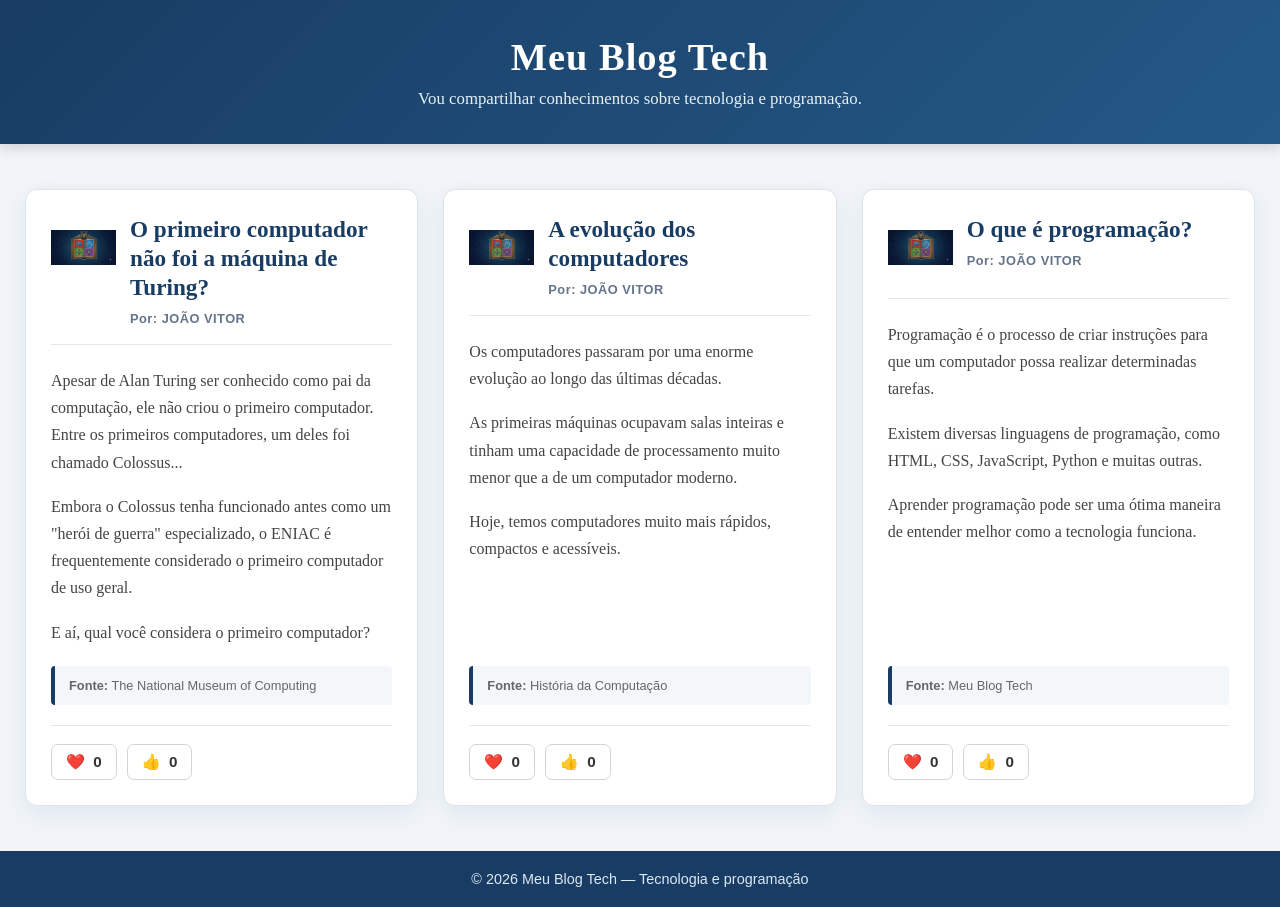
==== blog-main/Blog-main/index.html @ d630eced "Add files via upload" ====
<!DOCTYPE html>
<html lang="pt-BR">

<head>
    <meta charset="UTF-8">
    <meta name="viewport" content="width=device-width, initial-scale=1.0">

    <title>Meu Blog Tech</title>

    <link rel="stylesheet" href="style.css">
</head>

<body>

    <header class="cabecalho">

        <h1>Meu Blog Tech</h1>

        <p>
            Vou compartilhar conhecimentos sobre tecnologia e programação.
        </p>

    </header>


    <main class="container">

        <section class="posts">


            <!-- POST 1 -->

            <article class="post">

                <div class="titulo">

                    <img
                        src="Gemini_Generated_Image_4aizpd4aizpd4aiz.png"
                        alt="Emblema em formato de livro aberto estilizado com ícones de ciência e tecnologia em um fundo de circuito impresso."
                    >

                    <div>
                        <h2>
                            O primeiro computador não foi a máquina de Turing?
                        </h2>

                        <p class="autor">
                            Por: JOÃO VITOR
                        </p>
                    </div>

                </div>


                <div class="conteudo">

                    <p>
                        Apesar de Alan Turing ser conhecido como pai da
                        computação, ele não criou o primeiro computador.
                        Entre os primeiros computadores, um deles foi
                        chamado Colossus...
                    </p>

                    <p>
                        Embora o Colossus tenha funcionado antes como um
                        "herói de guerra" especializado, o ENIAC é
                        frequentemente considerado o primeiro computador
                        de uso geral.
                    </p>

                    <p>
                        E aí, qual você considera o primeiro computador?
                    </p>

                </div>


                <div class="fonte">
                    <strong>Fonte:</strong>
                    The National Museum of Computing
                </div>


                <div class="reacoes">

                    <button type="button">
                        ❤️ <span>0</span>
                    </button>

                    <button type="button">
                        👍 <span>0</span>
                    </button>

                </div>

            </article>



            <!-- POST 2 -->

            <article class="post">

                <div class="titulo">

                    <img
                        src="Gemini_Generated_Image_4aizpd4aizpd4aiz.png"
                        alt="Emblema em formato de livro aberto estilizado com ícones de ciência e tecnologia em um fundo de circuito impresso."
                    >

                    <div>
                        <h2>
                            A evolução dos computadores
                        </h2>

                        <p class="autor">
                            Por: JOÃO VITOR
                        </p>
                    </div>

                </div>


                <div class="conteudo">

                    <p>
                        Os computadores passaram por uma enorme evolução
                        ao longo das últimas décadas.
                    </p>

                    <p>
                        As primeiras máquinas ocupavam salas inteiras e
                        tinham uma capacidade de processamento muito menor
                        que a de um computador moderno.
                    </p>

                    <p>
                        Hoje, temos computadores muito mais rápidos,
                        compactos e acessíveis.
                    </p>

                </div>


                <div class="fonte">
                    <strong>Fonte:</strong>
                    História da Computação
                </div>


                <div class="reacoes">

                    <button type="button">
                        ❤️ <span>0</span>
                    </button>

                    <button type="button">
                        👍 <span>0</span>
                    </button>

                </div>

            </article>



            <!-- POST 3 -->

            <article class="post">

                <div class="titulo">

                    <img
                        src="Gemini_Generated_Image_4aizpd4aizpd4aiz.png"
                        alt="Emblema em formato de livro aberto estilizado com ícones de ciência e tecnologia em um fundo de circuito impresso."
                    >

                    <div>
                        <h2>
                            O que é programação?
                        </h2>

                        <p class="autor">
                            Por: JOÃO VITOR
                        </p>
                    </div>

                </div>


                <div class="conteudo">

                    <p>
                        Programação é o processo de criar instruções para
                        que um computador possa realizar determinadas
                        tarefas.
                    </p>

                    <p>
                        Existem diversas linguagens de programação, como
                        HTML, CSS, JavaScript, Python e muitas outras.
                    </p>

                    <p>
                        Aprender programação pode ser uma ótima maneira
                        de entender melhor como a tecnologia funciona.
                    </p>

                </div>


                <div class="fonte">
                    <strong>Fonte:</strong>
                    Meu Blog Tech
                </div>


                <div class="reacoes">

                    <button type="button">
                        ❤️ <span>0</span>
                    </button>

                    <button type="button">
                        👍 <span>0</span>
                    </button>

                </div>

            </article>


        </section>

    </main>


    <footer class="rodape">

        <p>
            © 2026 Meu Blog Tech — Tecnologia e programação
        </p>

    </footer>


    <script>

        const botoes = document.querySelectorAll(".reacoes button");

        botoes.forEach(function (botao) {

            botao.addEventListener("click", function () {

                const contador = botao.querySelector("span");

                contador.textContent =
                    Number(contador.textContent) + 1;

            });

        });

    </script>

</body>

</html>
---- blog-main/Blog-main/style.css ----
/* =========================
   RESET
========================= */

* {
    margin: 0;
    padding: 0;
    box-sizing: border-box;
}


/* =========================
   BODY
========================= */

body {
    background: #f1f5f9;

    color: #333;

    font-family: Georgia, "Times New Roman", serif;

    min-height: 100vh;

    display: flex;
    flex-direction: column;
}


/* =========================
   CABEÇALHO
========================= */

.cabecalho {
    width: 100%;

    background: linear-gradient(
        135deg,
        #183c63,
        #245987
    );

    color: #ffffff;

    text-align: center;

    padding: 35px 20px;

    box-shadow:
        0 4px 12px rgba(0, 0, 0, 0.15);
}


.cabecalho h1 {
    font-size: 2.4rem;

    margin-bottom: 10px;

    letter-spacing: 1px;
}


.cabecalho p {
    font-size: 1.05rem;

    color: #e8f1f8;
}


/* =========================
   CONTAINER
========================= */

.container {
    width: 100%;

    max-width: 1400px;

    margin: 45px auto;

    padding: 0 25px;

    flex: 1;
}


/* =========================
   GRID DOS POSTS
========================= */

.posts {
    display: grid;

    grid-template-columns:
        repeat(3, 1fr);

    gap: 25px;

    align-items: stretch;
}


/* =========================
   POST
========================= */

.post {
    background: #ffffff;

    border: 1px solid #dce3ea;

    border-radius: 12px;

    padding: 25px;

    box-shadow:
        0 8px 25px rgba(24, 60, 99, 0.08);

    display: flex;

    flex-direction: column;

    transition:
        transform 0.2s ease,
        box-shadow 0.2s ease;
}


.post:hover {
    transform: translateY(-5px);

    box-shadow:
        0 14px 30px rgba(24, 60, 99, 0.15);
}


/* =========================
   TÍTULO
========================= */

.titulo {
    display: flex;

    align-items: flex-start;

    gap: 14px;

    margin-bottom: 22px;

    padding-bottom: 18px;

    border-bottom: 1px solid #e5e7eb;
}


/* Mantém a imagem original */

.titulo img {
    width: 65px;

    height: 65px;

    object-fit: contain;

    flex-shrink: 0;
}


.titulo h2 {
    color: #183c63;

    font-size: 1.45rem;

    line-height: 1.25;

    margin-bottom: 9px;
}


/* =========================
   AUTOR
========================= */

.autor {
    color: #64748b;

    font-family: Arial, sans-serif;

    font-size: 0.8rem;

    font-weight: bold;

    letter-spacing: 0.5px;
}


/* =========================
   CONTEÚDO
========================= */

.conteudo {
    flex: 1;
}


.conteudo p {
    color: #444;

    font-size: 1rem;

    line-height: 1.7;

    margin-bottom: 17px;
}


.conteudo p:last-child {
    margin-bottom: 0;
}


/* =========================
   FONTE
========================= */

.fonte {
    margin-top: 20px;

    padding: 12px 14px;

    background: #f4f7fa;

    border-left: 4px solid #183c63;

    border-radius: 4px;

    color: #666;

    font-family: Arial, sans-serif;

    font-size: 0.8rem;
}


/* =========================
   REAÇÕES
========================= */

.reacoes {
    display: flex;

    gap: 10px;

    margin-top: 20px;

    padding-top: 18px;

    border-top: 1px solid #e5e7eb;
}


.reacoes button {
    border: 1px solid #d1d5db;

    background: #ffffff;

    color: #333;

    padding: 8px 14px;

    border-radius: 7px;

    font-size: 0.95rem;

    cursor: pointer;

    transition:
        background 0.2s ease,
        transform 0.2s ease,
        border-color 0.2s ease;
}


.reacoes button:hover {
    background: #eef5fb;

    border-color: #183c63;

    transform: translateY(-2px);
}


.reacoes button:active {
    transform: translateY(0);
}


.reacoes span {
    font-weight: bold;

    margin-left: 4px;
}


/* =========================
   RODAPÉ
========================= */

.rodape {
    background: #183c63;

    color: #dce9f5;

    text-align: center;

    padding: 20px;

    font-family: Arial, sans-serif;

    font-size: 0.9rem;
}


/* =========================
   TABLET
========================= */

@media (max-width: 1000px) {

    .posts {
        grid-template-columns:
            repeat(2, 1fr);
    }

}


/* =========================
   CELULAR
========================= */

@media (max-width: 650px) {

    .cabecalho {
        padding: 28px 16px;
    }


    .cabecalho h1 {
        font-size: 2rem;
    }


    .cabecalho p {
        font-size: 0.95rem;
    }


    .container {
        margin: 25px auto;

        padding: 0 15px;
    }


    .posts {
        grid-template-columns: 1fr;

        gap: 20px;
    }


    .post {
        padding: 22px;
    }


    .titulo {
        gap: 12px;
    }


    .titulo img {
        width: 60px;

        height: 60px;
    }


    .titulo h2 {
        font-size: 1.35rem;
    }


    .conteudo p {
        font-size: 1rem;

        line-height: 1.7;
    }

}
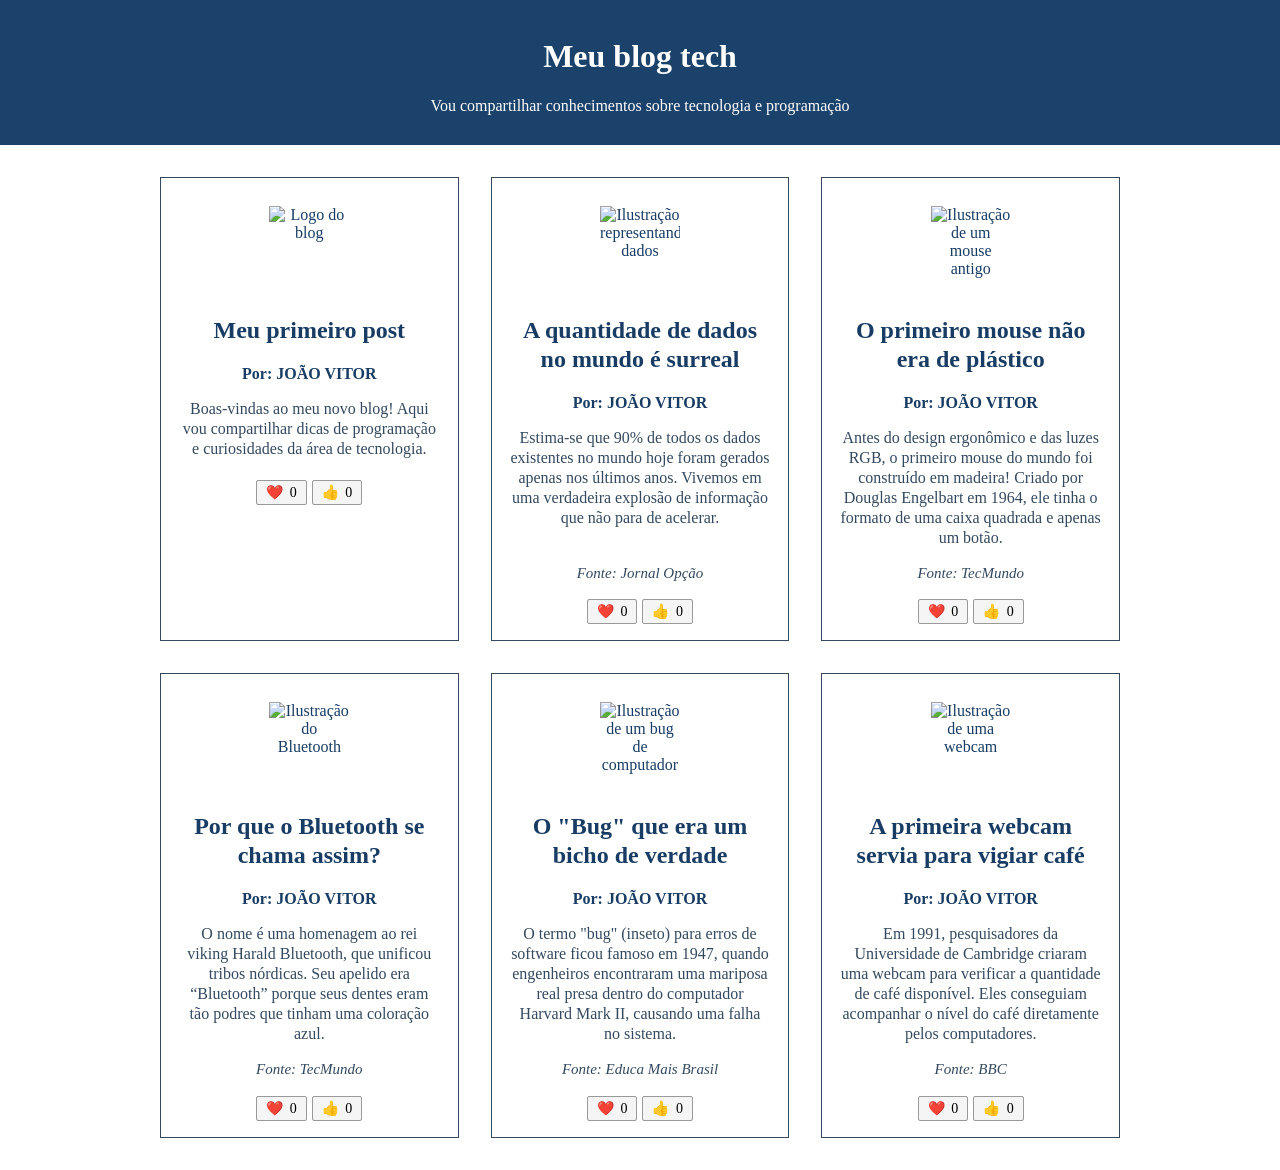
==== commit 00120a66: "Add files via upload" ====
--- a/blog-main/Blog-main/index.html
+++ b/blog-main/Blog-main/index.html
@@ -2,257 +2,327 @@
 <html lang="pt-BR">
 
 <head>
+
     <meta charset="UTF-8">
-    <meta name="viewport" content="width=device-width, initial-scale=1.0">
+
+    <meta name="viewport"
+          content="width=device-width, initial-scale=1.0">
 
     <title>Meu Blog Tech</title>
 
     <link rel="stylesheet" href="style.css">
+
 </head>
 
+
 <body>
 
-    <header class="cabecalho">
-
-        <h1>Meu Blog Tech</h1>
+
+    <!-- =========================
+         CABEÇALHO
+    ========================== -->
+
+    <header>
+
+        <h1>Meu blog tech</h1>
 
         <p>
-            Vou compartilhar conhecimentos sobre tecnologia e programação.
+            Vou compartilhar conhecimentos sobre tecnologia e programação
         </p>
 
     </header>
 
 
+
+    <!-- =========================
+         POSTS
+    ========================== -->
+
     <main class="container">
 
-        <section class="posts">
-
-
-            <!-- POST 1 -->
-
-            <article class="post">
-
-                <div class="titulo">
-
-                    <img
-                        src="Gemini_Generated_Image_4aizpd4aizpd4aiz.png"
-                        alt="Emblema em formato de livro aberto estilizado com ícones de ciência e tecnologia em um fundo de circuito impresso."
-                    >
-
-                    <div>
-                        <h2>
-                            O primeiro computador não foi a máquina de Turing?
-                        </h2>
-
-                        <p class="autor">
-                            Por: JOÃO VITOR
-                        </p>
-                    </div>
-
-                </div>
-
-
-                <div class="conteudo">
-
-                    <p>
-                        Apesar de Alan Turing ser conhecido como pai da
-                        computação, ele não criou o primeiro computador.
-                        Entre os primeiros computadores, um deles foi
-                        chamado Colossus...
-                    </p>
-
-                    <p>
-                        Embora o Colossus tenha funcionado antes como um
-                        "herói de guerra" especializado, o ENIAC é
-                        frequentemente considerado o primeiro computador
-                        de uso geral.
-                    </p>
-
-                    <p>
-                        E aí, qual você considera o primeiro computador?
-                    </p>
-
-                </div>
-
-
-                <div class="fonte">
-                    <strong>Fonte:</strong>
-                    The National Museum of Computing
-                </div>
-
-
-                <div class="reacoes">
-
-                    <button type="button">
-                        ❤️ <span>0</span>
-                    </button>
-
-                    <button type="button">
-                        👍 <span>0</span>
-                    </button>
-
-                </div>
-
-            </article>
-
-
-
-            <!-- POST 2 -->
-
-            <article class="post">
-
-                <div class="titulo">
-
-                    <img
-                        src="Gemini_Generated_Image_4aizpd4aizpd4aiz.png"
-                        alt="Emblema em formato de livro aberto estilizado com ícones de ciência e tecnologia em um fundo de circuito impresso."
-                    >
-
-                    <div>
-                        <h2>
-                            A evolução dos computadores
-                        </h2>
-
-                        <p class="autor">
-                            Por: JOÃO VITOR
-                        </p>
-                    </div>
-
-                </div>
-
-
-                <div class="conteudo">
-
-                    <p>
-                        Os computadores passaram por uma enorme evolução
-                        ao longo das últimas décadas.
-                    </p>
-
-                    <p>
-                        As primeiras máquinas ocupavam salas inteiras e
-                        tinham uma capacidade de processamento muito menor
-                        que a de um computador moderno.
-                    </p>
-
-                    <p>
-                        Hoje, temos computadores muito mais rápidos,
-                        compactos e acessíveis.
-                    </p>
-
-                </div>
-
-
-                <div class="fonte">
-                    <strong>Fonte:</strong>
-                    História da Computação
-                </div>
-
-
-                <div class="reacoes">
-
-                    <button type="button">
-                        ❤️ <span>0</span>
-                    </button>
-
-                    <button type="button">
-                        👍 <span>0</span>
-                    </button>
-
-                </div>
-
-            </article>
-
-
-
-            <!-- POST 3 -->
-
-            <article class="post">
-
-                <div class="titulo">
-
-                    <img
-                        src="Gemini_Generated_Image_4aizpd4aizpd4aiz.png"
-                        alt="Emblema em formato de livro aberto estilizado com ícones de ciência e tecnologia em um fundo de circuito impresso."
-                    >
-
-                    <div>
-                        <h2>
-                            O que é programação?
-                        </h2>
-
-                        <p class="autor">
-                            Por: JOÃO VITOR
-                        </p>
-                    </div>
-
-                </div>
-
-
-                <div class="conteudo">
-
-                    <p>
-                        Programação é o processo de criar instruções para
-                        que um computador possa realizar determinadas
-                        tarefas.
-                    </p>
-
-                    <p>
-                        Existem diversas linguagens de programação, como
-                        HTML, CSS, JavaScript, Python e muitas outras.
-                    </p>
-
-                    <p>
-                        Aprender programação pode ser uma ótima maneira
-                        de entender melhor como a tecnologia funciona.
-                    </p>
-
-                </div>
-
-
-                <div class="fonte">
-                    <strong>Fonte:</strong>
-                    Meu Blog Tech
-                </div>
-
-
-                <div class="reacoes">
-
-                    <button type="button">
-                        ❤️ <span>0</span>
-                    </button>
-
-                    <button type="button">
-                        👍 <span>0</span>
-                    </button>
-
-                </div>
-
-            </article>
-
-
-        </section>
+
+        <!-- POST 1 -->
+
+        <article class="post">
+
+            <img
+                src="./logodoblog.jpeg"
+                alt="Logo do blog"
+                class="post-img"
+            >
+
+            <h2>
+                Meu primeiro post
+            </h2>
+
+            <h3>
+                Por: JOÃO VITOR
+            </h3>
+
+            <p>
+                Boas-vindas ao meu novo blog! Aqui vou compartilhar
+                dicas de programação e curiosidades da área de tecnologia.
+            </p>
+
+            <div class="reacoes">
+
+                <button type="button">
+                    ❤️ <span>0</span>
+                </button>
+
+                <button type="button">
+                    👍 <span>0</span>
+                </button>
+
+            </div>
+
+        </article>
+
+
+
+        <!-- POST 2 -->
+
+        <article class="post">
+
+            <img
+                src="./computador.png"
+                alt="Ilustração representando dados"
+                class="post-img"
+            >
+
+            <h2>
+                A quantidade de dados no mundo é surreal
+            </h2>
+
+            <h3>
+                Por: JOÃO VITOR
+            </h3>
+
+            <p>
+                Estima-se que 90% de todos os dados existentes no mundo
+                hoje foram gerados apenas nos últimos anos. Vivemos em
+                uma verdadeira explosão de informação que não para de acelerar.
+            </p>
+
+            <p class="fonte">
+                Fonte: Jornal Opção
+            </p>
+
+            <div class="reacoes">
+
+                <button type="button">
+                    ❤️ <span>0</span>
+                </button>
+
+                <button type="button">
+                    👍 <span>0</span>
+                </button>
+
+            </div>
+
+        </article>
+
+
+
+        <!-- POST 3 -->
+
+        <article class="post">
+
+            <img
+                src="./mouse.jpg"
+                alt="Ilustração de um mouse antigo"
+                class="post-img"
+            >
+
+            <h2>
+                O primeiro mouse não era de plástico
+            </h2>
+
+            <h3>
+                Por: JOÃO VITOR
+            </h3>
+
+            <p>
+                Antes do design ergonômico e das luzes RGB, o primeiro
+                mouse do mundo foi construído em madeira! Criado por
+                Douglas Engelbart em 1964, ele tinha o formato de uma
+                caixa quadrada e apenas um botão.
+            </p>
+
+            <p class="fonte">
+                Fonte: TecMundo
+            </p>
+
+            <div class="reacoes">
+
+                <button type="button">
+                    ❤️ <span>0</span>
+                </button>
+
+                <button type="button">
+                    👍 <span>0</span>
+                </button>
+
+            </div>
+
+        </article>
+
+
+
+        <!-- POST 4 -->
+
+        <article class="post">
+
+            <img
+                src="./bluetooth.jpeg"
+                alt="Ilustração do Bluetooth"
+                class="post-img"
+            >
+
+            <h2>
+                Por que o Bluetooth se chama assim?
+            </h2>
+
+            <h3>
+                Por: JOÃO VITOR
+            </h3>
+
+            <p>
+                O nome é uma homenagem ao rei viking Harald Bluetooth,
+                que unificou tribos nórdicas. Seu apelido era
+                “Bluetooth” porque seus dentes eram tão podres que
+                tinham uma coloração azul.
+            </p>
+
+            <p class="fonte">
+                Fonte: TecMundo
+            </p>
+
+            <div class="reacoes">
+
+                <button type="button">
+                    ❤️ <span>0</span>
+                </button>
+
+                <button type="button">
+                    👍 <span>0</span>
+                </button>
+
+            </div>
+
+        </article>
+
+
+
+        <!-- POST 5 -->
+
+        <article class="post">
+
+            <img
+                src="./bug.jpg"
+                alt="Ilustração de um bug de computador"
+                class="post-img"
+            >
+
+            <h2>
+                O "Bug" que era um bicho de verdade
+            </h2>
+
+            <h3>
+                Por: JOÃO VITOR
+            </h3>
+
+            <p>
+                O termo "bug" (inseto) para erros de software ficou famoso
+                em 1947, quando engenheiros encontraram uma mariposa real
+                presa dentro do computador Harvard Mark II, causando uma
+                falha no sistema.
+            </p>
+
+            <p class="fonte">
+                Fonte: Educa Mais Brasil
+            </p>
+
+            <div class="reacoes">
+
+                <button type="button">
+                    ❤️ <span>0</span>
+                </button>
+
+                <button type="button">
+                    👍 <span>0</span>
+                </button>
+
+            </div>
+
+        </article>
+
+
+
+        <!-- POST 6 -->
+
+        <article class="post">
+
+            <img
+                src="./webcam.jpg"
+                alt="Ilustração de uma webcam"
+                class="post-img"
+            >
+
+            <h2>
+                A primeira webcam servia para vigiar café
+            </h2>
+
+            <h3>
+                Por: JOÃO VITOR
+            </h3>
+
+            <p>
+                Em 1991, pesquisadores da Universidade de Cambridge
+                criaram uma webcam para verificar a quantidade de café
+                disponível. Eles conseguiam acompanhar o nível do café
+                diretamente pelos computadores.
+            </p>
+
+            <p class="fonte">
+                Fonte: BBC
+            </p>
+
+            <div class="reacoes">
+
+                <button type="button">
+                    ❤️ <span>0</span>
+                </button>
+
+                <button type="button">
+                    👍 <span>0</span>
+                </button>
+
+            </div>
+
+        </article>
+
 
     </main>
 
 
-    <footer class="rodape">
-
-        <p>
-            © 2026 Meu Blog Tech — Tecnologia e programação
-        </p>
-
-    </footer>
-
+
+    <!-- =========================
+         JAVASCRIPT
+    ========================== -->
 
     <script>
 
-        const botoes = document.querySelectorAll(".reacoes button");
-
-        botoes.forEach(function (botao) {
-
-            botao.addEventListener("click", function () {
-
-                const contador = botao.querySelector("span");
+        const botoes =
+            document.querySelectorAll(".reacoes button");
+
+
+        botoes.forEach(function(botao) {
+
+            botao.addEventListener("click", function() {
+
+                const contador =
+                    botao.querySelector("span");
 
                 contador.textContent =
                     Number(contador.textContent) + 1;
@@ -263,6 +333,7 @@
 
     </script>
 
+
 </body>
 
 </html>
--- a/blog-main/Blog-main/style.css
+++ b/blog-main/Blog-main/style.css
@@ -1,6 +1,6 @@
-/* =========================
-   RESET
-========================= */
+/* ===========================
+   CONFIGURAÇÕES GERAIS
+=========================== */
 
 * {
     margin: 0;
@@ -9,393 +9,288 @@
 }
 
 
-/* =========================
-   BODY
-========================= */
-
 body {
-    background: #f1f5f9;
-
-    color: #333;
-
-    font-family: Georgia, "Times New Roman", serif;
-
-    min-height: 100vh;
-
-    display: flex;
-    flex-direction: column;
-}
-
-
-/* =========================
+
+    background-color: #ffffff;
+
+    color: #183c63;
+
+    font-family:
+        Georgia,
+        "Times New Roman",
+        serif;
+}
+
+
+/* ===========================
    CABEÇALHO
-========================= */
-
-.cabecalho {
+=========================== */
+
+header {
+
+    background-color: #1b426b;
+
+    color: white;
+
+    text-align: center;
+
+    padding: 38px 20px 30px;
+
     width: 100%;
-
-    background: linear-gradient(
-        135deg,
-        #183c63,
-        #245987
-    );
-
-    color: #ffffff;
-
-    text-align: center;
-
-    padding: 35px 20px;
-
-    box-shadow:
-        0 4px 12px rgba(0, 0, 0, 0.15);
-}
-
-
-.cabecalho h1 {
-    font-size: 2.4rem;
-
-    margin-bottom: 10px;
-
-    letter-spacing: 1px;
-}
-
-
-.cabecalho p {
-    font-size: 1.05rem;
-
-    color: #e8f1f8;
-}
-
-
-/* =========================
+}
+
+
+header h1 {
+
+    font-size: 32px;
+
+    margin-bottom: 22px;
+}
+
+
+header p {
+
+    font-size: 16px;
+}
+
+
+/* ===========================
    CONTAINER
-========================= */
+=========================== */
 
 .container {
+
     width: 100%;
 
-    max-width: 1400px;
-
-    margin: 45px auto;
-
-    padding: 0 25px;
-
-    flex: 1;
-}
-
-
-/* =========================
-   GRID DOS POSTS
-========================= */
-
-.posts {
     display: grid;
 
     grid-template-columns:
         repeat(3, 1fr);
 
-    gap: 25px;
-
-    align-items: stretch;
-}
-
-
-/* =========================
-   POST
-========================= */
+    gap: 32px;
+
+    padding: 32px 20px;
+
+    max-width: 1000px;
+
+    margin: 0 auto;
+}
+
+
+/* ===========================
+   CARDS
+=========================== */
 
 .post {
-    background: #ffffff;
-
-    border: 1px solid #dce3ea;
-
-    border-radius: 12px;
-
-    padding: 25px;
-
-    box-shadow:
-        0 8px 25px rgba(24, 60, 99, 0.08);
+
+    background-color: #ffffff;
+
+    border: 1px solid #34495e;
+
+    min-height: 440px;
+
+    padding: 28px 18px 16px;
+
+    text-align: center;
 
     display: flex;
 
     flex-direction: column;
 
+    align-items: center;
+}
+
+
+/* ===========================
+   IMAGENS
+=========================== */
+
+.post-img {
+
+    width: 80px;
+
+    height: 80px;
+
+    object-fit: contain;
+
+    display: block;
+
+    margin: 0 auto 30px;
+}
+
+
+/* ===========================
+   TÍTULOS
+=========================== */
+
+.post h2 {
+
+    color: #183c63;
+
+    font-size: 24px;
+
+    line-height: 1.2;
+
+    margin-bottom: 20px;
+}
+
+
+/* ===========================
+   AUTOR
+=========================== */
+
+.post h3 {
+
+    color: #183c63;
+
+    font-size: 16px;
+
+    margin-bottom: 16px;
+}
+
+
+/* ===========================
+   TEXTOS
+=========================== */
+
+.post p {
+
+    color: #34495e;
+
+    font-size: 16px;
+
+    line-height: 1.25;
+
+    margin-bottom: 16px;
+}
+
+
+/* ===========================
+   FONTE
+=========================== */
+
+.post .fonte {
+
+    margin-top: auto;
+
+    margin-bottom: 12px;
+
+    color: #34495e;
+
+    font-size: 15px;
+
+    font-style: italic;
+}
+
+
+/* ===========================
+   REAÇÕES
+=========================== */
+
+.reacoes {
+
+    display: flex;
+
+    justify-content: center;
+
+    gap: 5px;
+
+    margin-top: 5px;
+}
+
+
+.reacoes button {
+
+    background-color: #f5f5f5;
+
+    border: 1px solid #999;
+
+    border-radius: 2px;
+
+    padding: 3px 9px;
+
+    font-family:
+        Georgia,
+        "Times New Roman",
+        serif;
+
+    font-size: 14px;
+
+    cursor: pointer;
+
     transition:
-        transform 0.2s ease,
-        box-shadow 0.2s ease;
-}
-
-
-.post:hover {
-    transform: translateY(-5px);
-
-    box-shadow:
-        0 14px 30px rgba(24, 60, 99, 0.15);
-}
-
-
-/* =========================
-   TÍTULO
-========================= */
-
-.titulo {
-    display: flex;
-
-    align-items: flex-start;
-
-    gap: 14px;
-
-    margin-bottom: 22px;
-
-    padding-bottom: 18px;
-
-    border-bottom: 1px solid #e5e7eb;
-}
-
-
-/* Mantém a imagem original */
-
-.titulo img {
-    width: 65px;
-
-    height: 65px;
-
-    object-fit: contain;
-
-    flex-shrink: 0;
-}
-
-
-.titulo h2 {
-    color: #183c63;
-
-    font-size: 1.45rem;
-
-    line-height: 1.25;
-
-    margin-bottom: 9px;
-}
-
-
-/* =========================
-   AUTOR
-========================= */
-
-.autor {
-    color: #64748b;
-
-    font-family: Arial, sans-serif;
-
-    font-size: 0.8rem;
-
-    font-weight: bold;
-
-    letter-spacing: 0.5px;
-}
-
-
-/* =========================
-   CONTEÚDO
-========================= */
-
-.conteudo {
-    flex: 1;
-}
-
-
-.conteudo p {
-    color: #444;
-
-    font-size: 1rem;
-
-    line-height: 1.7;
-
-    margin-bottom: 17px;
-}
-
-
-.conteudo p:last-child {
-    margin-bottom: 0;
-}
-
-
-/* =========================
-   FONTE
-========================= */
-
-.fonte {
-    margin-top: 20px;
-
-    padding: 12px 14px;
-
-    background: #f4f7fa;
-
-    border-left: 4px solid #183c63;
-
-    border-radius: 4px;
-
-    color: #666;
-
-    font-family: Arial, sans-serif;
-
-    font-size: 0.8rem;
-}
-
-
-/* =========================
-   REAÇÕES
-========================= */
-
-.reacoes {
-    display: flex;
-
-    gap: 10px;
-
-    margin-top: 20px;
-
-    padding-top: 18px;
-
-    border-top: 1px solid #e5e7eb;
-}
-
-
-.reacoes button {
-    border: 1px solid #d1d5db;
-
-    background: #ffffff;
-
-    color: #333;
-
-    padding: 8px 14px;
-
-    border-radius: 7px;
-
-    font-size: 0.95rem;
-
-    cursor: pointer;
-
-    transition:
-        background 0.2s ease,
-        transform 0.2s ease,
-        border-color 0.2s ease;
+        background-color 0.2s,
+        transform 0.2s;
 }
 
 
 .reacoes button:hover {
-    background: #eef5fb;
-
-    border-color: #183c63;
-
-    transform: translateY(-2px);
+
+    background-color: #e8e8e8;
+
+    transform: translateY(-1px);
 }
 
 
 .reacoes button:active {
+
     transform: translateY(0);
 }
 
 
 .reacoes span {
-    font-weight: bold;
-
-    margin-left: 4px;
-}
-
-
-/* =========================
-   RODAPÉ
-========================= */
-
-.rodape {
-    background: #183c63;
-
-    color: #dce9f5;
-
-    text-align: center;
-
-    padding: 20px;
-
-    font-family: Arial, sans-serif;
-
-    font-size: 0.9rem;
-}
-
-
-/* =========================
-   TABLET
-========================= */
-
-@media (max-width: 1000px) {
-
-    .posts {
-        grid-template-columns:
-            repeat(2, 1fr);
-    }
-
-}
-
-
-/* =========================
-   CELULAR
-========================= */
-
-@media (max-width: 650px) {
-
-    .cabecalho {
-        padding: 28px 16px;
-    }
-
-
-    .cabecalho h1 {
-        font-size: 2rem;
-    }
-
-
-    .cabecalho p {
-        font-size: 0.95rem;
-    }
-
+
+    margin-left: 3px;
+}
+
+
+/* ===========================
+   TABLETS
+=========================== */
+
+@media (max-width: 800px) {
 
     .container {
-        margin: 25px auto;
-
-        padding: 0 15px;
-    }
-
-
-    .posts {
+
+        grid-template-columns: 1fr 1fr;
+
+        padding: 30px 20px;
+    }
+
+}
+
+
+/* ===========================
+   CELULARES
+=========================== */
+
+@media (max-width: 550px) {
+
+    header h1 {
+
+        font-size: 27px;
+    }
+
+
+    header p {
+
+        font-size: 14px;
+    }
+
+
+    .container {
+
         grid-template-columns: 1fr;
 
-        gap: 20px;
+        padding: 25px 15px;
     }
 
 
     .post {
-        padding: 22px;
-    }
-
-
-    .titulo {
-        gap: 12px;
-    }
-
-
-    .titulo img {
-        width: 60px;
-
-        height: 60px;
-    }
-
-
-    .titulo h2 {
-        font-size: 1.35rem;
-    }
-
-
-    .conteudo p {
-        font-size: 1rem;
-
-        line-height: 1.7;
+
+        min-height: auto;
+
+        padding: 25px 20px;
     }
 
 }
